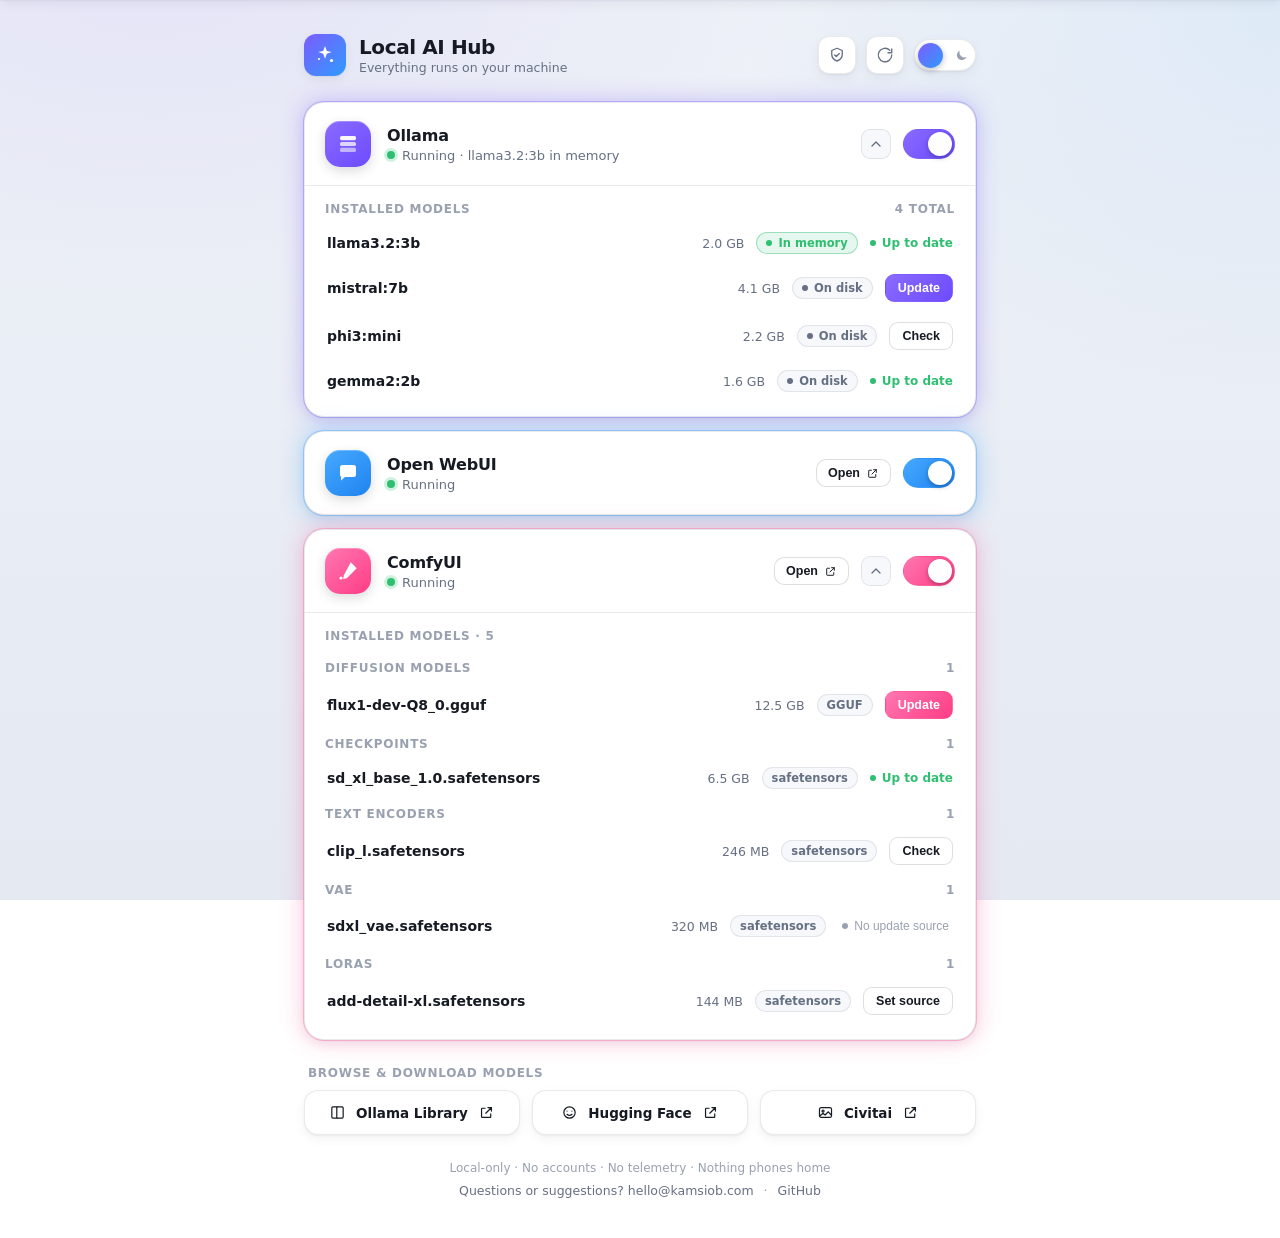
==== web/index.html @ 13aa7498 "Fix ComfyUI updates (false positives + 401), add progress bar, remove Install - Civitai check now ma" ====
<!DOCTYPE html>
<html lang="en" data-theme="dark">
<head>
  <meta charset="utf-8" />
  <meta name="viewport" content="width=device-width, initial-scale=1" />
  <title>Local AI Hub</title>
  <link rel="stylesheet" href="styles.css" />
</head>
<body>
  <div class="wrap">
    <header class="app-header">
      <div class="brand">
        <div class="brand-mark" id="brandMark"></div>
        <div>
          <div class="brand-title">Local AI Hub</div>
          <div class="brand-sub">Everything runs on your machine</div>
        </div>
      </div>
      <div class="header-actions">
        <button class="icon-btn" id="setupBtn" title="Setup check" aria-label="Setup check"></button>
        <button class="icon-btn" id="rescanBtn" title="Rescan for models" aria-label="Rescan for models"></button>
        <button class="theme-toggle" id="themeToggle" title="Toggle light / dark" aria-label="Toggle theme">
          <span id="sunIcon"></span>
          <span id="moonIcon"></span>
          <span class="knob"></span>
        </button>
      </div>
    </header>

    <main class="cards" id="cards"></main>

    <section class="browse">
      <div class="browse-head">Browse &amp; download models</div>
      <div class="browse-row">
        <a class="browse-link" data-url="https://ollama.com/library" data-icon="library">Ollama Library</a>
        <a class="browse-link" data-url="https://huggingface.co/models" data-icon="hugging">Hugging Face</a>
        <a class="browse-link" data-url="https://civitai.com" data-icon="civitai">Civitai</a>
      </div>
    </section>

    <div class="footer-note">Local-only · No accounts · No telemetry · Nothing phones home</div>
    <div class="footer-links">
      <a class="foot-link" data-act="open" data-url="mailto:hello@kamsiob.com">Questions or suggestions? hello@kamsiob.com</a>
      <span class="foot-sep">·</span>
      <a class="foot-link" data-act="open" data-url="https://github.com/Kamsiob/">GitHub</a>
    </div>
  </div>

  <div class="toast" id="toast"></div>

  <script src="qrc:///qtwebchannel/qwebchannel.js"></script>
  <script src="app.js"></script>
</body>
</html>
---- web/styles.css ----
/* local-ai-hub — design system
   Premium, theme-aware (light/dark). One stylesheet drives both the app and
   design/reference-mockup.html so they can't visually drift. */

:root {
  /* radii */
  --r-card: 20px;
  --r-icon: 15px;
  --r-btn: 12px;
  --r-pill: 999px;

  /* per-service accents (work in both themes) */
  --ollama: #7c5cff;
  --openwebui: #2f9bff;
  --comfyui: #ff5c9d;
  --ok: #2fbf71;
  --warn: #f5a524;
  --err: #ff5c5c;

  /* motion */
  --ease: cubic-bezier(.22, .61, .36, 1);
  --dur: .26s;

  /* light theme (default) */
  --bg-1: #eef1f7;
  --bg-2: #e4e9f2;
  --surface: #ffffff;
  --surface-2: #f6f8fc;
  --surface-inset: #eef1f6;
  --border: rgba(17, 24, 39, .09);
  --border-strong: rgba(17, 24, 39, .14);
  --text: #151a23;
  --text-muted: #667083;
  --text-faint: #99a1b0;
  --track-off: #d7dce6;
  --shadow-sm: 0 1px 2px rgba(16, 24, 40, .05), 0 4px 12px rgba(16, 24, 40, .05);
  --shadow-md: 0 2px 6px rgba(16, 24, 40, .06), 0 14px 34px rgba(16, 24, 40, .10);
  --logo-ink: #151a23;
}

:root[data-theme="dark"] {
  --bg-1: #0a0d12;
  --bg-2: #0f141c;
  --surface: #161b23;
  --surface-2: #1b212b;
  --surface-inset: #10151d;
  --border: rgba(255, 255, 255, .07);
  --border-strong: rgba(255, 255, 255, .13);
  --text: #e8ecf3;
  --text-muted: #8b94a3;
  --text-faint: #5f6875;
  --track-off: #2a313d;
  --shadow-sm: 0 1px 2px rgba(0, 0, 0, .4), 0 4px 12px rgba(0, 0, 0, .3);
  --shadow-md: 0 2px 8px rgba(0, 0, 0, .45), 0 18px 40px rgba(0, 0, 0, .45);
  --logo-ink: #e8ecf3;
}

* { box-sizing: border-box; margin: 0; padding: 0; }

html, body { height: 100%; }

body {
  font-family: "Inter", -apple-system, BlinkMacSystemFont, "Segoe UI", Roboto, system-ui, sans-serif;
  color: var(--text);
  background:
    radial-gradient(1200px 700px at 12% -10%, color-mix(in srgb, var(--ollama) 10%, transparent), transparent 55%),
    radial-gradient(1100px 800px at 100% 0%, color-mix(in srgb, var(--openwebui) 8%, transparent), transparent 50%),
    linear-gradient(180deg, var(--bg-1), var(--bg-2));
  background-attachment: fixed;
  -webkit-font-smoothing: antialiased;
  text-rendering: optimizeLegibility;
  transition: background-color var(--dur) var(--ease), color var(--dur) var(--ease);
}

.wrap {
  max-width: 720px;
  margin: 0 auto;
  padding: 34px 24px 40px;
}

/* ---------- header ---------- */
.app-header {
  display: flex;
  align-items: center;
  justify-content: space-between;
  margin-bottom: 26px;
}
.brand { display: flex; align-items: center; gap: 13px; }
.brand-mark {
  width: 42px; height: 42px; border-radius: 12px;
  display: grid; place-items: center;
  background: linear-gradient(135deg, var(--ollama), var(--openwebui));
  box-shadow: var(--shadow-sm);
}
.brand-mark svg { width: 24px; height: 24px; }
.brand-title { font-size: 20px; font-weight: 700; letter-spacing: -.02em; }
.brand-sub { font-size: 12.5px; color: var(--text-muted); font-weight: 450; margin-top: 1px; }

.header-actions { display: flex; align-items: center; gap: 10px; }
.icon-btn {
  width: 38px; height: 38px; border-radius: 11px;
  border: 1px solid var(--border); background: var(--surface);
  color: var(--text-muted); display: grid; place-items: center; cursor: pointer;
  box-shadow: var(--shadow-sm);
  transition: color var(--dur) var(--ease), background-color var(--dur) var(--ease), border-color var(--dur) var(--ease);
}
.icon-btn svg { width: 18px; height: 18px; }
.icon-btn:hover { color: var(--text); border-color: var(--border-strong); }
.icon-btn.spinning svg { animation: spin .8s linear infinite; }
@keyframes spin { to { transform: rotate(360deg); } }

/* theme switch */
.theme-toggle {
  position: relative;
  width: 62px; height: 32px;
  border-radius: var(--r-pill);
  border: 1px solid var(--border);
  background: var(--surface);
  box-shadow: var(--shadow-sm);
  cursor: pointer;
  display: flex; align-items: center;
  padding: 0 6px; justify-content: space-between;
  transition: background-color var(--dur) var(--ease), border-color var(--dur) var(--ease);
}
.theme-toggle span { display: grid; place-items: center; z-index: 1; }
.theme-toggle svg { width: 15px; height: 15px; color: var(--text-faint); transition: color var(--dur) var(--ease); }
.theme-toggle span.active svg { color: #fff; }
.theme-toggle .knob {
  position: absolute; top: 3px; left: 3px;
  width: 25px; height: 25px; border-radius: 50%;
  background: linear-gradient(135deg, var(--ollama), var(--openwebui));
  box-shadow: 0 2px 6px rgba(0,0,0,.25);
  transition: transform var(--dur) var(--ease);
}
:root[data-theme="dark"] .theme-toggle .knob { transform: translateX(30px); }

/* ---------- service card ---------- */
.cards { display: flex; flex-direction: column; gap: 14px; }

.card {
  position: relative;
  background: var(--surface);
  border: 1px solid var(--border);
  border-radius: var(--r-card);
  box-shadow: var(--shadow-sm);
  transition: box-shadow var(--dur) var(--ease), border-color var(--dur) var(--ease),
              transform var(--dur) var(--ease);
}
.card:hover { box-shadow: var(--shadow-md); }

.card-row {
  display: flex; align-items: center; gap: 16px;
  padding: 18px 20px;
}
.icon-sq {
  width: 46px; height: 46px; border-radius: var(--r-icon);
  display: grid; place-items: center; flex: none;
  color: #fff;
  box-shadow: inset 0 1px 0 rgba(255,255,255,.25), 0 4px 12px rgba(0,0,0,.14);
}
.icon-sq svg { width: 24px; height: 24px; }
.card[data-svc="ollama"]   .icon-sq { background: linear-gradient(140deg, #8a6bff, #6d4bff); }
.card[data-svc="openwebui"].icon-sq, .card[data-svc="openwebui"] .icon-sq { background: linear-gradient(140deg, #46a9ff, #1f83f0); }
.card[data-svc="comfyui"]  .icon-sq { background: linear-gradient(140deg, #ff77b0, #ff3d86); }

.svc-meta { flex: 1 1 auto; min-width: 0; }
.svc-name { font-size: 16px; font-weight: 650; letter-spacing: -.01em; display: flex; align-items: center; gap: 9px; }
.svc-status { font-size: 13px; color: var(--text-muted); margin-top: 3px; display: flex; align-items: center; gap: 7px; }
.dot { width: 8px; height: 8px; border-radius: 50%; background: var(--text-faint); flex: none; }
.card.is-on .dot { background: var(--ok); box-shadow: 0 0 0 3px color-mix(in srgb, var(--ok) 22%, transparent); }
.card.is-starting .dot { background: var(--warn); box-shadow: 0 0 0 3px color-mix(in srgb, var(--warn) 22%, transparent); }

.svc-right { display: flex; align-items: center; gap: 12px; flex: none; }

/* expand chevron (ollama) */
.chevron {
  width: 30px; height: 30px; border-radius: 9px; border: 1px solid var(--border);
  background: var(--surface-2); color: var(--text-muted);
  display: grid; place-items: center; cursor: pointer;
  transition: transform var(--dur) var(--ease), background-color var(--dur) var(--ease);
}
.chevron svg { width: 16px; height: 16px; }
.card.expanded .chevron { transform: rotate(180deg); }

/* open-in-browser button */
.btn-open {
  font-size: 12.5px; font-weight: 600; padding: 6px 11px; border-radius: 10px;
  border: 1px solid var(--border-strong); background: var(--surface); color: var(--text);
  cursor: pointer; display: inline-flex; align-items: center; gap: 6px; flex: none;
  transition: background-color var(--dur) var(--ease), border-color var(--dur) var(--ease), transform .1s var(--ease);
}
.btn-open svg { width: 13px; height: 13px; }
.btn-open:hover { background: var(--surface-2); border-color: var(--text-faint); }
.btn-open:active { transform: scale(.96); }

/* pill toggle */
.toggle {
  position: relative; width: 52px; height: 30px; flex: none;
  border-radius: var(--r-pill); cursor: pointer;
  background: var(--track-off);
  border: 1px solid var(--border);
  transition: background-color var(--dur) var(--ease), border-color var(--dur) var(--ease);
}
.toggle .knob {
  position: absolute; top: 2px; left: 2px;
  width: 24px; height: 24px; border-radius: 50%;
  background: #fff; box-shadow: 0 2px 5px rgba(0,0,0,.28);
  transition: transform var(--dur) var(--ease);
}
.card.is-on .toggle { border-color: transparent; }
.card[data-svc="ollama"].is-on   .toggle { background: linear-gradient(135deg, #8a6bff, #6d4bff); }
.card[data-svc="openwebui"].is-on .toggle { background: linear-gradient(135deg, #46a9ff, #1f83f0); }
.card[data-svc="comfyui"].is-on  .toggle { background: linear-gradient(135deg, #ff77b0, #ff3d86); }
.card.is-on .toggle .knob { transform: translateX(22px); }
.toggle.busy { opacity: .6; pointer-events: none; }

/* breathing glow on active cards */
.card::after {
  content: ""; position: absolute; inset: -1px; border-radius: var(--r-card);
  pointer-events: none; opacity: 0;
  transition: opacity .4s var(--ease);
}
.card.is-on::after { opacity: 1; animation: breathe 3.4s var(--ease) infinite; }
.card[data-svc="ollama"].is-on::after   { box-shadow: 0 0 0 1px color-mix(in srgb, var(--ollama) 35%, transparent), 0 0 22px 2px color-mix(in srgb, var(--ollama) 30%, transparent); }
.card[data-svc="openwebui"].is-on::after { box-shadow: 0 0 0 1px color-mix(in srgb, var(--openwebui) 35%, transparent), 0 0 22px 2px color-mix(in srgb, var(--openwebui) 30%, transparent); }
.card[data-svc="comfyui"].is-on::after   { box-shadow: 0 0 0 1px color-mix(in srgb, var(--comfyui) 35%, transparent), 0 0 22px 2px color-mix(in srgb, var(--comfyui) 30%, transparent); }
@keyframes breathe { 0%, 100% { opacity: .55; } 50% { opacity: 1; } }
@media (prefers-reduced-motion: reduce) { .card.is-on::after { animation: none; } }

/* ---------- model list (ollama) ---------- */
.models {
  overflow: hidden; max-height: 0;
  transition: max-height var(--dur) var(--ease);
  border-top: 1px solid transparent;
}
.card.expanded .models { border-top-color: var(--border); }
.models-inner { padding: 8px 12px 14px; }
.models-head {
  display: flex; align-items: center; justify-content: space-between;
  padding: 8px 8px 6px; font-size: 12px; color: var(--text-faint);
  text-transform: uppercase; letter-spacing: .06em; font-weight: 600;
}
.model {
  display: flex; align-items: center; gap: 12px;
  padding: 10px 10px; border-radius: 12px;
  transition: background-color var(--dur) var(--ease);
}
.model:hover { background: var(--surface-2); }
.model-name { font-size: 14px; font-weight: 550; font-feature-settings: "tnum"; flex: 1 1 auto; min-width: 0;
  white-space: nowrap; overflow: hidden; text-overflow: ellipsis; }
.badge {
  font-size: 11.5px; font-weight: 600; padding: 3px 9px; border-radius: var(--r-pill);
  border: 1px solid var(--border); color: var(--text-muted); background: var(--surface-2);
  display: inline-flex; align-items: center; gap: 6px; flex: none;
}
.badge.loaded { color: var(--ok); border-color: color-mix(in srgb, var(--ok) 40%, transparent);
  background: color-mix(in srgb, var(--ok) 12%, transparent); }
.badge .b-dot { width: 6px; height: 6px; border-radius: 50%; background: currentColor; }
.size { font-size: 12.5px; color: var(--text-muted); font-variant-numeric: tabular-nums; flex: none; min-width: 62px; text-align: right; }

.btn-sm {
  font-size: 12.5px; font-weight: 600; padding: 6px 12px; border-radius: 9px;
  border: 1px solid var(--border-strong); background: var(--surface);
  color: var(--text); cursor: pointer; flex: none;
  transition: background-color var(--dur) var(--ease), border-color var(--dur) var(--ease), transform .1s var(--ease);
}
.btn-sm:hover { background: var(--surface-2); }
.btn-sm:active { transform: scale(.96); }
.btn-sm[disabled] { opacity: .5; cursor: default; }

/* ---------- browse links ---------- */
.browse { margin-top: 26px; }
.browse-head { font-size: 12px; color: var(--text-faint); text-transform: uppercase;
  letter-spacing: .06em; font-weight: 600; padding: 0 4px 10px; }
.browse-row { display: grid; grid-template-columns: repeat(3, 1fr); gap: 12px; }
.browse-link {
  display: flex; align-items: center; gap: 10px; justify-content: center;
  padding: 13px 12px; border-radius: 14px;
  background: var(--surface); border: 1px solid var(--border);
  box-shadow: var(--shadow-sm); color: var(--text); font-weight: 600; font-size: 13.5px;
  cursor: pointer; text-decoration: none;
  transition: transform var(--dur) var(--ease), box-shadow var(--dur) var(--ease), border-color var(--dur) var(--ease);
}
.browse-link:hover { transform: translateY(-2px); box-shadow: var(--shadow-md); border-color: var(--border-strong); }
.browse-link svg { width: 17px; height: 17px; flex: none; }
.browse-link .lg { color: var(--text-faint); }

.footer-note { text-align: center; margin-top: 26px; font-size: 12px; color: var(--text-faint); }
.footer-links { text-align: center; margin-top: 8px; font-size: 12.5px;
  display: flex; align-items: center; justify-content: center; gap: 10px; }
.foot-link { color: var(--text-muted); text-decoration: none; cursor: pointer; font-weight: 500;
  transition: color var(--dur) var(--ease); }
.foot-link:hover { color: var(--text); }
.foot-sep { color: var(--text-faint); }

/* toast */
.toast {
  position: fixed; left: 50%; bottom: 26px; transform: translateX(-50%) translateY(20px);
  background: var(--surface); border: 1px solid var(--border-strong); color: var(--text);
  padding: 11px 18px; border-radius: 12px; box-shadow: var(--shadow-md);
  font-size: 13.5px; font-weight: 500; opacity: 0; pointer-events: none;
  transition: opacity var(--dur) var(--ease), transform var(--dur) var(--ease); z-index: 50;
}
.toast.show { opacity: 1; transform: translateX(-50%) translateY(0); }

/* top download progress bar */
.dl-progress {
  position: fixed; top: 0; left: 0; right: 0; height: 36px; z-index: 200;
  display: flex; align-items: center; overflow: hidden;
  background: var(--surface); border-bottom: 1px solid var(--border);
  box-shadow: var(--shadow-sm);
  transform: translateY(-100%); transition: transform var(--dur) var(--ease);
}
.dl-progress.show { transform: translateY(0); }
.dl-fill {
  position: absolute; left: 0; top: 0; bottom: 0; width: 0%;
  background: linear-gradient(90deg, #7c5cff, #2f9bff);
  opacity: .3; transition: width .3s var(--ease);
}
.dl-label { position: relative; z-index: 1; padding: 0 16px; font-size: 12.5px;
  font-weight: 600; color: var(--text); }

/* update controls on ComfyUI model rows */
.btn-sm.accent { border-color: transparent; color: #fff;
  background: linear-gradient(135deg, #ff77b0, #ff3d86); }
.btn-sm.accent:hover { filter: brightness(1.06);
  background: linear-gradient(135deg, #ff77b0, #ff3d86); }
/* Ollama's Update button uses the Ollama (violet) accent, not the ComfyUI pink */
.card[data-svc="ollama"] .btn-sm.accent { background: linear-gradient(135deg, #8a6bff, #6d4bff); }
.card[data-svc="ollama"] .btn-sm.accent:hover { background: linear-gradient(135deg, #8a6bff, #6d4bff); }
.cu-uptodate { font-size: 12px; color: var(--ok); font-weight: 600;
  display: inline-flex; align-items: center; gap: 6px; flex: none; }
.cu-uptodate::before { content: ""; width: 6px; height: 6px; border-radius: 50%; background: currentColor; }
.cu-untracked { font-size: 12px; color: var(--text-faint); font-weight: 500;
  background: none; border: none; cursor: pointer; padding: 6px 4px; flex: none;
  display: inline-flex; align-items: center; gap: 6px;
  transition: color var(--dur) var(--ease); }
.cu-untracked::before { content: ""; width: 6px; height: 6px; border-radius: 50%; background: var(--text-faint); }
.cu-untracked:hover { color: var(--text-muted); }

/* crashed / failed service */
.card.is-failed { border-color: color-mix(in srgb, var(--err) 45%, var(--border)); }
.card.is-failed .dot { background: var(--err);
  box-shadow: 0 0 0 3px color-mix(in srgb, var(--err) 22%, transparent); }
.card.is-failed .svc-status { color: var(--err); font-weight: 600; }
.btn-sm.danger { color: var(--err); border-color: color-mix(in srgb, var(--err) 45%, transparent);
  display: inline-flex; align-items: center; gap: 6px; }
.btn-sm.danger svg { width: 13px; height: 13px; }
.btn-sm.danger:hover { background: color-mix(in srgb, var(--err) 12%, transparent);
  border-color: var(--err); }

/* install: topbar button, select, info rows */
.models-topbar { display: flex; align-items: center; justify-content: space-between;
  padding: 8px 8px 10px; }
.models-topbar-label { font-size: 12px; color: var(--text-faint);
  text-transform: uppercase; letter-spacing: .06em; font-weight: 600; }
.models-topbar .btn-sm { display: inline-flex; align-items: center; gap: 6px; }
.models-topbar .btn-sm svg { width: 14px; height: 14px; }
.select {
  flex: 1 1 auto; background: var(--surface-inset); border: 1px solid var(--border);
  border-radius: 10px; padding: 9px 12px; color: var(--text); font-size: 13px;
  outline: none; cursor: pointer;
}
.select:focus { border-color: var(--border-strong); }
.install-info { background: var(--surface-2); border: 1px solid var(--border);
  border-radius: 12px; padding: 10px 14px; margin-top: 6px; }
.ii-row { display: flex; justify-content: space-between; gap: 12px; padding: 4px 0;
  font-size: 13px; color: var(--text-muted); }
.ii-row b { color: var(--text); font-weight: 600; word-break: break-all; text-align: right; }
.m-warn { display: flex; gap: 9px; align-items: flex-start; margin-top: 12px;
  padding: 11px 13px; border-radius: 12px; font-size: 12.5px; line-height: 1.5;
  color: var(--warn); font-weight: 500;
  background: color-mix(in srgb, var(--warn) 12%, transparent);
  border: 1px solid color-mix(in srgb, var(--warn) 40%, transparent); }
.m-warn svg { width: 16px; height: 16px; flex: none; margin-top: 1px; }

/* setup check modal */
.sc-modal { width: min(560px, 94vw); }
.sc-plat { display: flex; align-items: center; gap: 8px; font-size: 13px; color: var(--text-muted);
  padding: 10px 12px; background: var(--surface-2); border: 1px solid var(--border);
  border-radius: 12px; margin-bottom: 12px; }
.sc-plat svg { width: 15px; height: 15px; color: var(--ok); }
.sc-plat .sc-summary { margin-left: auto; font-weight: 600; color: var(--text); }
.sc-list { display: flex; flex-direction: column; }
.sc-row { display: flex; align-items: flex-start; gap: 12px; padding: 12px 4px;
  border-top: 1px solid var(--border); }
.sc-row:first-child { border-top: none; }
.sc-status { flex: none; width: 22px; height: 22px; border-radius: 50%; display: grid;
  place-items: center; margin-top: 1px; }
.sc-status svg { width: 13px; height: 13px; }
.sc-status.pass { color: var(--ok); background: color-mix(in srgb, var(--ok) 15%, transparent); }
.sc-status.warn { color: var(--warn); background: color-mix(in srgb, var(--warn) 15%, transparent); }
.sc-status.fail { color: var(--err); background: color-mix(in srgb, var(--err) 15%, transparent); }
.sc-text { flex: 1 1 auto; min-width: 0; }
.sc-label { font-size: 13.5px; font-weight: 600; }
.sc-detail { font-size: 12.5px; color: var(--text-muted); line-height: 1.5; margin-top: 2px; }
.sc-row .btn-sm { flex: none; margin-top: 1px; }

/* log modal */
.log-modal { width: min(660px, 94vw); }
.log-pre {
  margin-top: 12px; background: var(--surface-inset); border: 1px solid var(--border);
  border-radius: 12px; padding: 12px 14px; max-height: 340px; overflow: auto;
  font-family: ui-monospace, "SF Mono", Menlo, Consolas, monospace;
  font-size: 11.5px; line-height: 1.55; color: var(--text-muted);
  white-space: pre-wrap; word-break: break-word;
}

/* source modal */
.modal-backdrop { position: fixed; inset: 0; z-index: 100; display: none;
  align-items: center; justify-content: center; opacity: 0;
  background: rgba(4, 6, 10, .55); backdrop-filter: blur(3px);
  transition: opacity var(--dur) var(--ease); }
.modal-backdrop.show { display: flex; opacity: 1; }
.modal { width: min(470px, 92vw); background: var(--surface);
  border: 1px solid var(--border); border-radius: 18px; box-shadow: var(--shadow-md);
  padding: 22px 22px 18px; transform: translateY(8px); transition: transform var(--dur) var(--ease); }
.modal-backdrop.show .modal { transform: translateY(0); }
.modal h3 { font-size: 16px; font-weight: 650; letter-spacing: -.01em; }
.modal .sub { font-size: 12.5px; color: var(--text-muted); margin: 3px 0 14px; word-break: break-all; }
.modal .method { border-top: 1px solid var(--border); padding: 13px 0; }
.modal .m-title { font-size: 13.5px; font-weight: 600; margin-bottom: 9px; display: flex; align-items: center; gap: 8px; }
.modal .m-row { display: flex; gap: 8px; }
.modal input { flex: 1 1 auto; min-width: 0; background: var(--surface-inset);
  border: 1px solid var(--border); border-radius: 10px; padding: 9px 12px;
  color: var(--text); font-size: 13px; outline: none;
  transition: border-color var(--dur) var(--ease); }
.modal input:focus { border-color: var(--border-strong); }
.modal .m-hint { font-size: 11.5px; color: var(--text-faint); margin-top: 7px; }
.modal-foot { display: flex; justify-content: flex-end; margin-top: 16px; }
.btn-ghost { font-size: 13px; font-weight: 600; padding: 8px 14px; border-radius: 10px;
  border: 1px solid var(--border); background: var(--surface-2); color: var(--text-muted); cursor: pointer; }
.btn-ghost:hover { color: var(--text); }
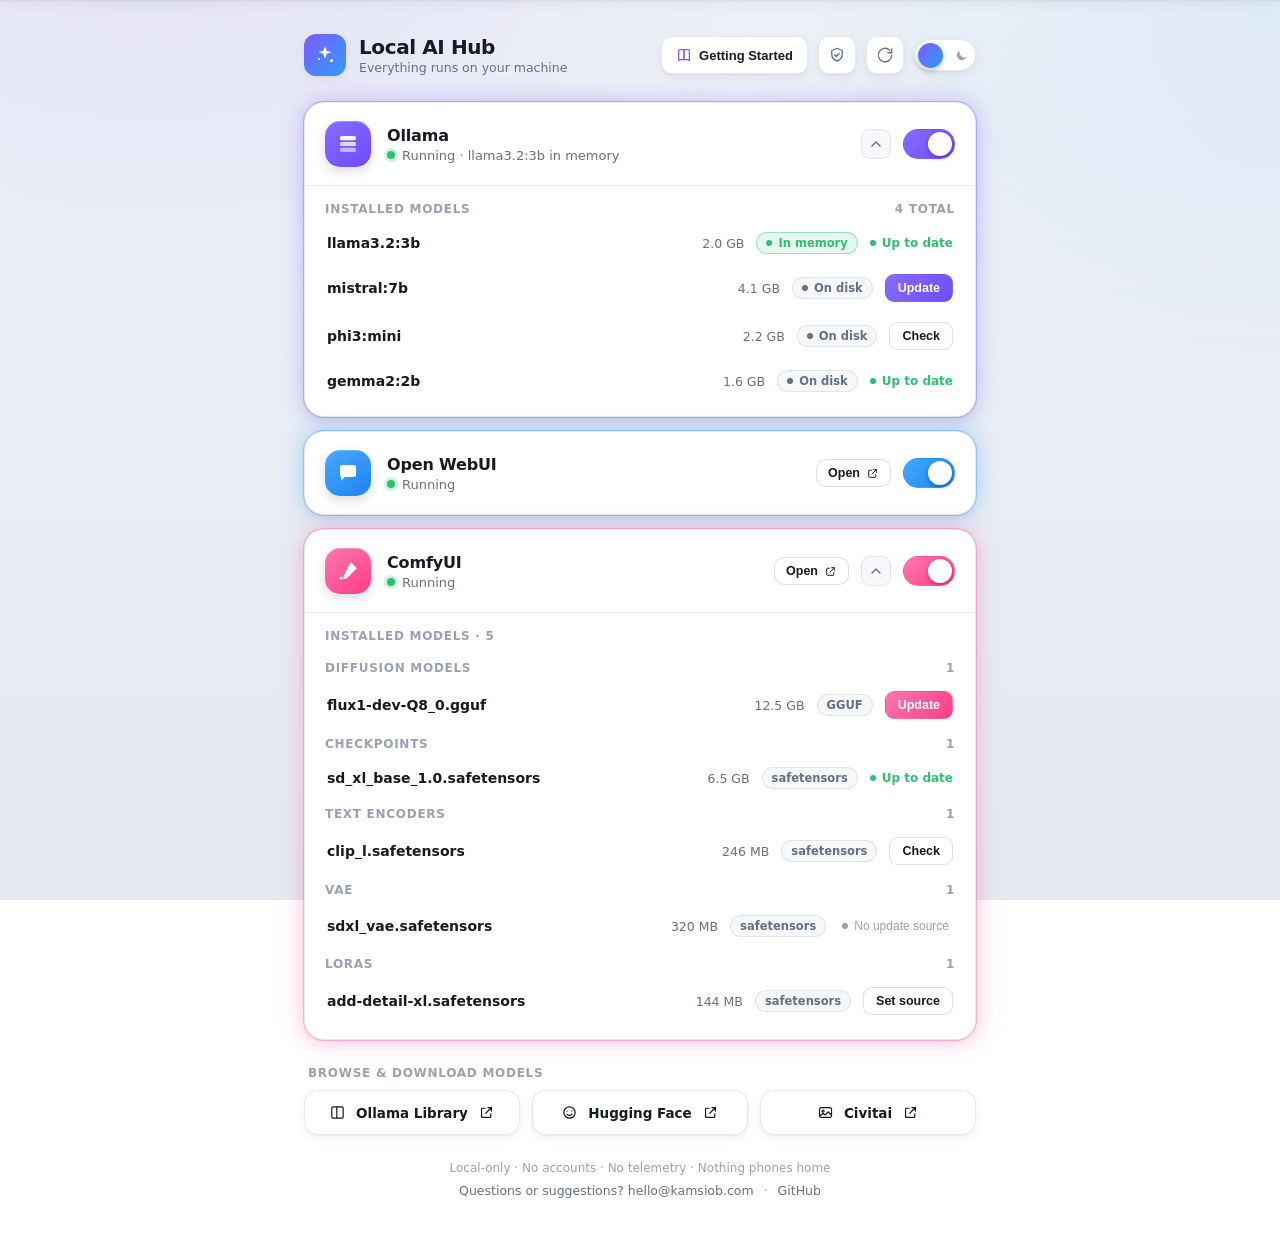
==== commit 2dfc658c: "Getting Started: single-source guide (markdown + native in-app screen) hub/guide.py is the single so" ====
--- a/web/index.html
+++ b/web/index.html
@@ -17,6 +17,7 @@
         </div>
       </div>
       <div class="header-actions">
+        <button class="btn-guide" id="guideBtn" title="Open the Getting Started guide"><span class="gb-icon"></span>Getting Started</button>
         <button class="icon-btn" id="setupBtn" title="Setup check" aria-label="Setup check"></button>
         <button class="icon-btn" id="rescanBtn" title="Rescan for models" aria-label="Rescan for models"></button>
         <button class="theme-toggle" id="themeToggle" title="Toggle light / dark" aria-label="Toggle theme">
--- a/web/styles.css
+++ b/web/styles.css
@@ -97,6 +97,76 @@
 .brand-sub { font-size: 12.5px; color: var(--text-muted); font-weight: 450; margin-top: 1px; }
 
 .header-actions { display: flex; align-items: center; gap: 10px; }
+.btn-guide {
+  display: inline-flex; align-items: center; gap: 7px; height: 38px; padding: 0 14px;
+  border-radius: 11px; border: 1px solid var(--border); background: var(--surface);
+  color: var(--text); font-size: 13px; font-weight: 600; cursor: pointer;
+  box-shadow: var(--shadow-sm);
+  transition: border-color var(--dur) var(--ease), background-color var(--dur) var(--ease);
+}
+.btn-guide .gb-icon { display: grid; place-items: center; }
+.btn-guide .gb-icon svg { width: 16px; height: 16px; color: var(--ollama); }
+.btn-guide:hover { border-color: var(--border-strong); background: var(--surface-2); }
+
+/* Getting Started screen */
+.guide-screen {
+  position: fixed; inset: 0; z-index: 300; display: flex; flex-direction: column;
+  background: linear-gradient(180deg, var(--bg-1), var(--bg-2));
+  opacity: 0; pointer-events: none; transition: opacity var(--dur) var(--ease);
+}
+.guide-screen.show { opacity: 1; pointer-events: auto; }
+.guide-head { display: flex; align-items: center; justify-content: space-between;
+  width: 100%; max-width: 840px; margin: 0 auto; padding: 24px 28px 14px; }
+.guide-title { font-size: 22px; font-weight: 700; letter-spacing: -.02em; }
+.guide-sub { font-size: 13px; color: var(--text-muted); margin-top: 2px; }
+.guide-tabs { display: flex; gap: 6px; width: 100%; max-width: 840px; margin: 0 auto;
+  padding: 0 28px; border-bottom: 1px solid var(--border); }
+.guide-tab { padding: 9px 16px; border: none; background: none; color: var(--text-muted);
+  font-size: 13.5px; font-weight: 600; cursor: pointer; border-bottom: 2px solid transparent;
+  transition: color var(--dur) var(--ease); }
+.guide-tab:hover { color: var(--text); }
+.guide-tab.active { color: var(--text); border-bottom-color: var(--ollama); }
+.guide-body { flex: 1 1 auto; overflow-y: auto; width: 100%; max-width: 840px; margin: 0 auto;
+  padding: 20px 28px 64px; }
+.guide-intro { margin-bottom: 18px; }
+
+.guide-sec { border: 1px solid var(--border); border-radius: 14px; margin-bottom: 12px;
+  background: var(--surface); overflow: hidden; box-shadow: var(--shadow-sm); }
+.guide-sec-head { display: flex; align-items: center; justify-content: space-between;
+  padding: 15px 18px; cursor: pointer; font-size: 15px; font-weight: 650; }
+.guide-chev svg { width: 18px; height: 18px; color: var(--text-muted);
+  transition: transform var(--dur) var(--ease); }
+.guide-sec.open .guide-chev svg { transform: rotate(180deg); }
+.guide-sec-body { display: none; padding: 2px 18px 16px; }
+.guide-sec.open .guide-sec-body { display: block; }
+
+.gb-p { font-size: 13.5px; line-height: 1.65; color: var(--text); margin: 10px 0; }
+.gb-h { font-size: 14px; font-weight: 650; margin: 18px 0 8px; }
+.gb-ul { margin: 8px 0; padding-left: 18px; }
+.gb-ul li { font-size: 13.5px; line-height: 1.6; color: var(--text); margin: 3px 0; }
+.gb-ul li.gb-noli { list-style: none; margin-left: -18px; }
+
+.gb-code { position: relative; margin: 12px 0; }
+.gb-code pre { background: var(--surface-inset); border: 1px solid var(--border);
+  border-radius: 12px; padding: 14px 16px; overflow-x: auto; }
+.gb-code code { font-family: ui-monospace, "SF Mono", Menlo, Consolas, monospace;
+  font-size: 12.5px; line-height: 1.6; color: var(--text); white-space: pre; }
+.gb-copy { position: absolute; top: 8px; right: 8px; width: 30px; height: 30px;
+  border-radius: 8px; border: 1px solid var(--border); background: var(--surface);
+  color: var(--text-muted); display: grid; place-items: center; cursor: pointer; opacity: .9;
+  transition: color var(--dur) var(--ease), border-color var(--dur) var(--ease); }
+.gb-copy:hover { color: var(--text); opacity: 1; }
+.gb-copy.copied { color: var(--ok); border-color: var(--ok); }
+.gb-copy svg { width: 15px; height: 15px; }
+
+.gb-callout { display: flex; gap: 10px; align-items: flex-start; padding: 12px 14px;
+  border-radius: 12px; margin: 12px 0; font-size: 13px; line-height: 1.6; }
+.gb-callout svg { width: 17px; height: 17px; flex: none; margin-top: 2px; }
+.gb-callout.warn { background: color-mix(in srgb, var(--warn) 12%, transparent);
+  border: 1px solid color-mix(in srgb, var(--warn) 35%, transparent); color: var(--text); }
+.gb-callout.warn svg { color: var(--warn); }
+.gb-callout.note { background: var(--surface-2); border: 1px solid var(--border); color: var(--text-muted); }
+.gb-callout.note svg { color: var(--ollama); }
 .icon-btn {
   width: 38px; height: 38px; border-radius: 11px;
   border: 1px solid var(--border); background: var(--surface);
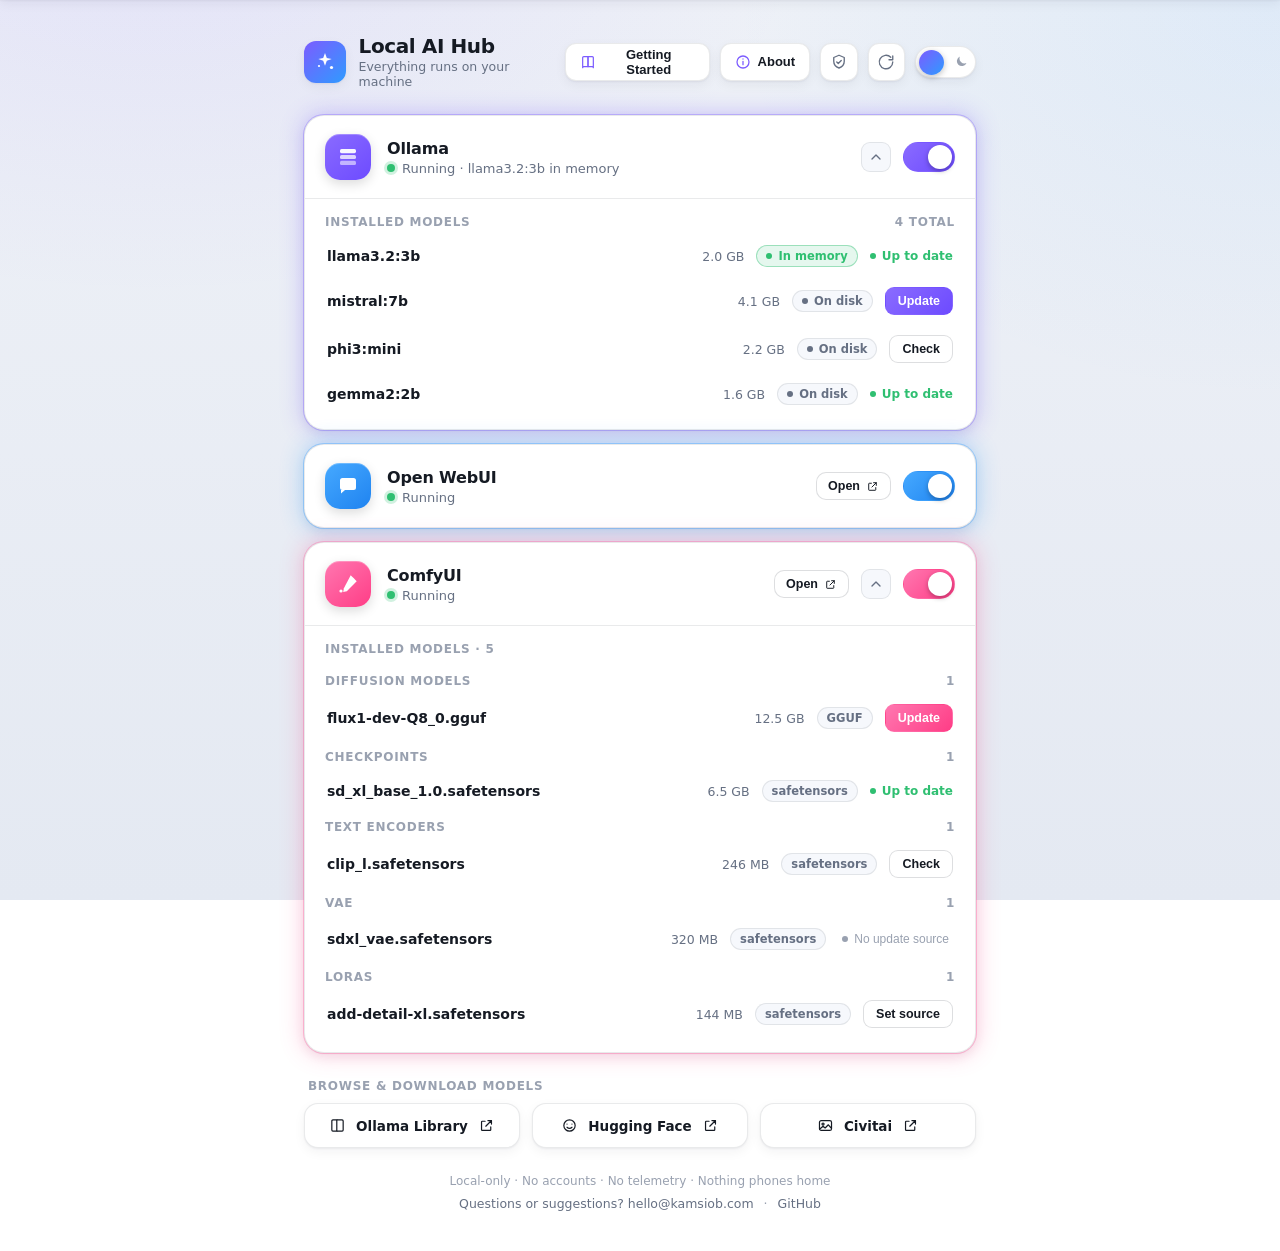
==== commit 5d0576ef: "Add About & Links panel; update all links (README + in-app) In-app: new "About" header button next t" ====
--- a/web/index.html
+++ b/web/index.html
@@ -18,6 +18,7 @@
       </div>
       <div class="header-actions">
         <button class="btn-guide" id="guideBtn" title="Open the Getting Started guide"><span class="gb-icon"></span>Getting Started</button>
+        <button class="btn-guide" id="aboutBtn" title="About &amp; links"><span class="gb-icon"></span>About</button>
         <button class="icon-btn" id="setupBtn" title="Setup check" aria-label="Setup check"></button>
         <button class="icon-btn" id="rescanBtn" title="Rescan for models" aria-label="Rescan for models"></button>
         <button class="theme-toggle" id="themeToggle" title="Toggle light / dark" aria-label="Toggle theme">
@@ -43,7 +44,7 @@
     <div class="footer-links">
       <a class="foot-link" data-act="open" data-url="mailto:hello@kamsiob.com">Questions or suggestions? hello@kamsiob.com</a>
       <span class="foot-sep">·</span>
-      <a class="foot-link" data-act="open" data-url="https://github.com/Kamsiob/">GitHub</a>
+      <a class="foot-link" data-act="open" data-url="https://github.com/kamsiob">GitHub</a>
     </div>
   </div>
 
--- a/web/styles.css
+++ b/web/styles.css
@@ -501,3 +501,58 @@
 .btn-ghost { font-size: 13px; font-weight: 600; padding: 8px 14px; border-radius: 10px;
   border: 1px solid var(--border); background: var(--surface-2); color: var(--text-muted); cursor: pointer; }
 .btn-ghost:hover { color: var(--text); }
+
+/* ---------- About & Links panel ---------- */
+.about-lead { font-size: 14.5px; line-height: 1.65; color: var(--text); margin-bottom: 6px; }
+.about-lead b { font-weight: 650; }
+.about-note { font-size: 13px; color: var(--text-muted); margin-bottom: 6px; }
+.about-section-label { font-size: 12px; color: var(--text-faint); text-transform: uppercase;
+  letter-spacing: .06em; font-weight: 600; margin: 24px 0 12px; }
+
+/* the four equal, plain links (outline chips) */
+.link-grid { display: grid; grid-template-columns: repeat(2, 1fr); gap: 12px; }
+.link-chip {
+  display: flex; align-items: center; gap: 12px; padding: 14px 16px; border-radius: 14px;
+  background: var(--surface); border: 1px solid var(--border); box-shadow: var(--shadow-sm);
+  color: var(--text); text-decoration: none; cursor: pointer;
+  transition: transform var(--dur) var(--ease), box-shadow var(--dur) var(--ease), border-color var(--dur) var(--ease);
+}
+.link-chip:hover { transform: translateY(-2px); box-shadow: var(--shadow-md); border-color: var(--border-strong); }
+.link-chip .lc-icon { width: 36px; height: 36px; border-radius: 10px; flex: none;
+  display: grid; place-items: center; background: var(--surface-2); color: var(--text-muted);
+  border: 1px solid var(--border); }
+.link-chip .lc-icon svg { width: 19px; height: 19px; }
+.link-chip .lc-text { flex: 1 1 auto; min-width: 0; display: flex; flex-direction: column; }
+.link-chip .lc-title { font-size: 14px; font-weight: 650; letter-spacing: -.01em; }
+.link-chip .lc-sub { font-size: 12px; color: var(--text-faint); font-weight: 500; margin-top: 1px;
+  white-space: nowrap; overflow: hidden; text-overflow: ellipsis; }
+.link-chip .lc-ext { flex: none; color: var(--text-faint); display: grid; place-items: center; }
+.link-chip .lc-ext svg { width: 15px; height: 15px; }
+
+/* Buy Me a Coffee — the single link with a little more weight (filled, brand accent) */
+.support-btn {
+  display: flex; align-items: center; gap: 14px; width: 100%; padding: 16px 18px;
+  border-radius: 16px; border: none; cursor: pointer; text-decoration: none; text-align: left;
+  color: #fff; background: linear-gradient(135deg, var(--ollama), var(--openwebui));
+  box-shadow: var(--shadow-md);
+  transition: transform var(--dur) var(--ease), filter var(--dur) var(--ease);
+}
+.support-btn:hover { transform: translateY(-2px); filter: brightness(1.06); }
+.support-btn:active { transform: translateY(0) scale(.995); }
+.support-btn .sb-icon { width: 42px; height: 42px; border-radius: 12px; flex: none;
+  display: grid; place-items: center; background: rgba(255, 255, 255, .18); }
+.support-btn .sb-icon svg { width: 22px; height: 22px; color: #fff; }
+.support-btn .sb-text { flex: 1 1 auto; min-width: 0; display: flex; flex-direction: column; }
+.support-btn .sb-title { font-size: 15.5px; font-weight: 700; letter-spacing: -.01em; }
+.support-btn .sb-sub { font-size: 12.5px; opacity: .92; font-weight: 500; margin-top: 2px; }
+.support-btn .sb-ext { flex: none; display: grid; place-items: center; }
+.support-btn .sb-ext svg { width: 17px; height: 17px; color: rgba(255, 255, 255, .9); }
+
+/* feedback email — quiet mailto row */
+.email-link { display: flex; align-items: center; gap: 11px; padding: 13px 16px; border-radius: 14px;
+  background: var(--surface-2); border: 1px solid var(--border); color: var(--text-muted);
+  text-decoration: none; font-size: 13.5px; font-weight: 500; cursor: pointer;
+  transition: color var(--dur) var(--ease), border-color var(--dur) var(--ease); }
+.email-link:hover { color: var(--text); border-color: var(--border-strong); }
+.email-link svg { width: 18px; height: 18px; color: var(--ollama); flex: none; }
+.email-link b { color: var(--text); font-weight: 600; }
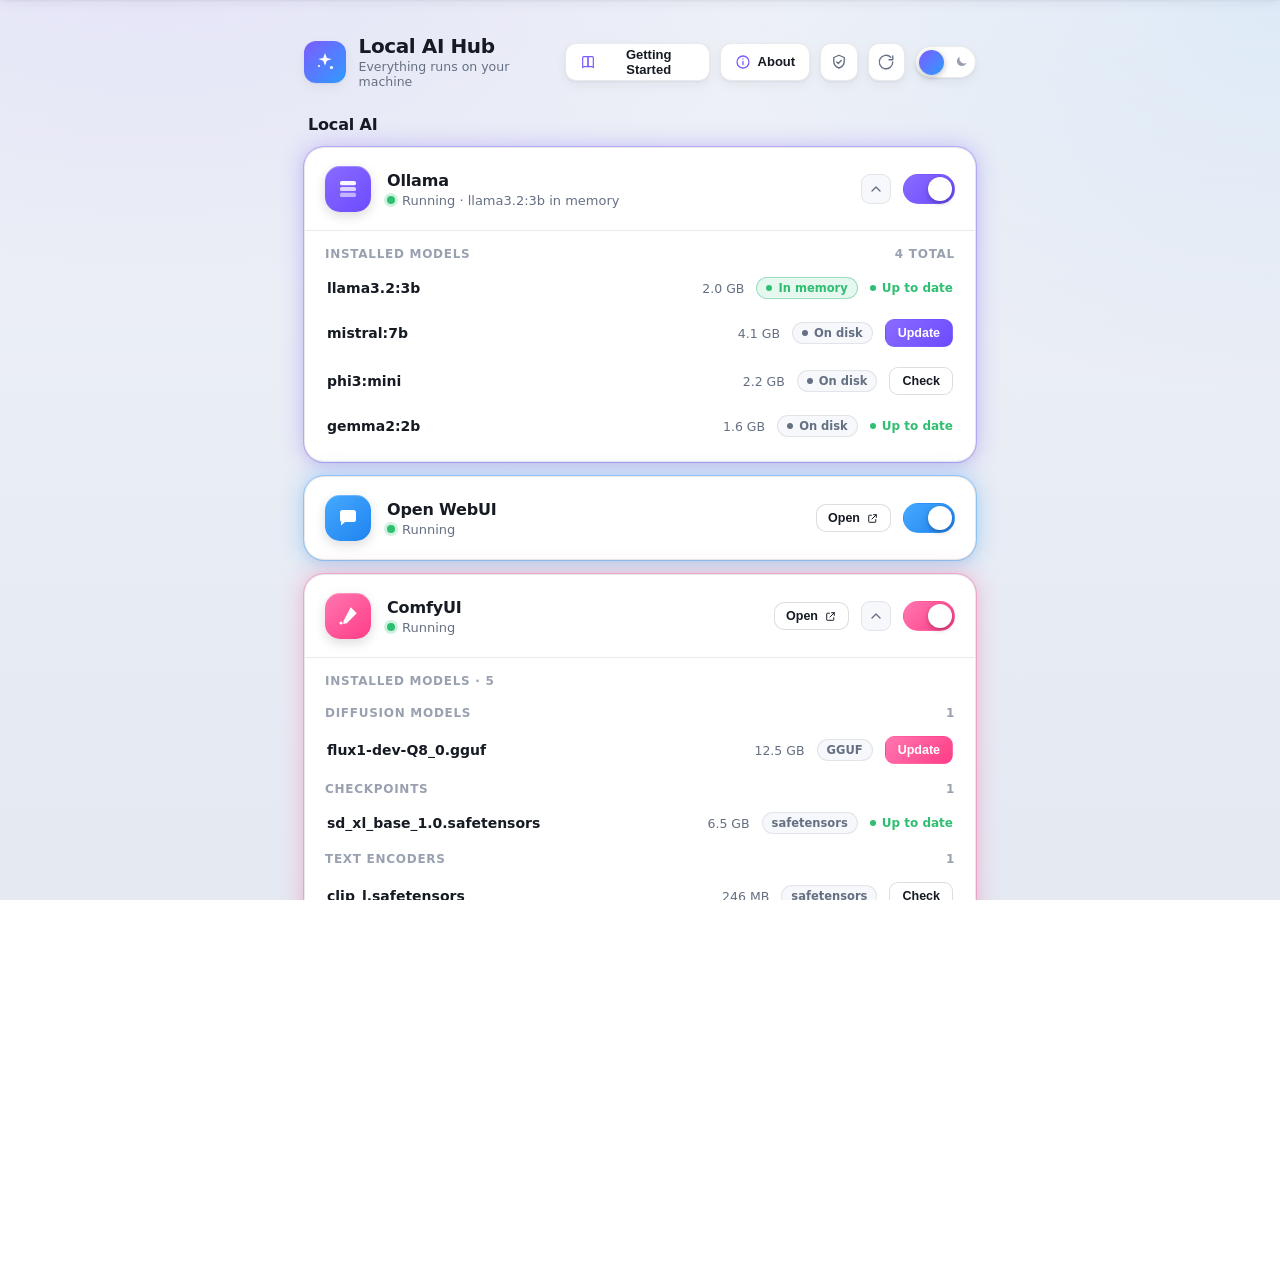
==== commit c7900816: "Two groups: Local AI on top, Local Apps & Services below Stacked sections with plain strong headers," ====
--- a/web/index.html
+++ b/web/index.html
@@ -29,7 +29,26 @@
       </div>
     </header>
 
-    <main class="cards" id="cards"></main>
+    <section class="group" id="groupAI">
+      <div class="group-head">
+        <div class="group-title">Local AI</div>
+        <div class="group-count" id="aiCount"></div>
+      </div>
+      <main class="cards" id="cards"></main>
+      <section class="layers" id="layers" hidden></section>
+    </section>
+
+    <section class="group" id="groupApps" hidden>
+      <button class="group-head is-toggle" id="appsHead" aria-expanded="true" aria-controls="apps">
+        <span class="group-title">Local Apps &amp; Services</span>
+        <span class="group-right">
+          <span class="group-count" id="appsCount"></span>
+          <span class="group-chev" id="appsChev"></span>
+        </span>
+      </button>
+      <div class="apps" id="apps"></div>
+      <div class="apps-note" id="appsNote" hidden></div>
+    </section>
 
     <section class="browse">
       <div class="browse-head">Browse &amp; download models</div>
--- a/web/styles.css
+++ b/web/styles.css
@@ -13,6 +13,7 @@
   --ollama: #7c5cff;
   --openwebui: #2f9bff;
   --comfyui: #ff5c9d;
+  --hermes: #12a594;
   --ok: #2fbf71;
   --warn: #f5a524;
   --err: #ff5c5c;
@@ -232,6 +233,7 @@
 .card[data-svc="ollama"]   .icon-sq { background: linear-gradient(140deg, #8a6bff, #6d4bff); }
 .card[data-svc="openwebui"].icon-sq, .card[data-svc="openwebui"] .icon-sq { background: linear-gradient(140deg, #46a9ff, #1f83f0); }
 .card[data-svc="comfyui"]  .icon-sq { background: linear-gradient(140deg, #ff77b0, #ff3d86); }
+.card[data-svc="hermes"]   .icon-sq { background: linear-gradient(140deg, #2ac0ae, #0d8e80); }
 
 .svc-meta { flex: 1 1 auto; min-width: 0; }
 .svc-name { font-size: 16px; font-weight: 650; letter-spacing: -.01em; display: flex; align-items: center; gap: 9px; }
@@ -281,6 +283,7 @@
 .card[data-svc="ollama"].is-on   .toggle { background: linear-gradient(135deg, #8a6bff, #6d4bff); }
 .card[data-svc="openwebui"].is-on .toggle { background: linear-gradient(135deg, #46a9ff, #1f83f0); }
 .card[data-svc="comfyui"].is-on  .toggle { background: linear-gradient(135deg, #ff77b0, #ff3d86); }
+.card[data-svc="hermes"].is-on   .toggle { background: linear-gradient(135deg, #2ac0ae, #0d8e80); }
 .card.is-on .toggle .knob { transform: translateX(22px); }
 .toggle.busy { opacity: .6; pointer-events: none; }
 
@@ -294,6 +297,7 @@
 .card[data-svc="ollama"].is-on::after   { box-shadow: 0 0 0 1px color-mix(in srgb, var(--ollama) 35%, transparent), 0 0 22px 2px color-mix(in srgb, var(--ollama) 30%, transparent); }
 .card[data-svc="openwebui"].is-on::after { box-shadow: 0 0 0 1px color-mix(in srgb, var(--openwebui) 35%, transparent), 0 0 22px 2px color-mix(in srgb, var(--openwebui) 30%, transparent); }
 .card[data-svc="comfyui"].is-on::after   { box-shadow: 0 0 0 1px color-mix(in srgb, var(--comfyui) 35%, transparent), 0 0 22px 2px color-mix(in srgb, var(--comfyui) 30%, transparent); }
+.card[data-svc="hermes"].is-on::after    { box-shadow: 0 0 0 1px color-mix(in srgb, var(--hermes) 35%, transparent), 0 0 22px 2px color-mix(in srgb, var(--hermes) 30%, transparent); }
 @keyframes breathe { 0%, 100% { opacity: .55; } 50% { opacity: 1; } }
 @media (prefers-reduced-motion: reduce) { .card.is-on::after { animation: none; } }
 
@@ -337,6 +341,166 @@
 .btn-sm:hover { background: var(--surface-2); }
 .btn-sm:active { transform: scale(.96); }
 .btn-sm[disabled] { opacity: .5; cursor: default; }
+/* An inline <svg> carrying only a viewBox has no intrinsic size, so without
+   this it lays out at the SVG default of 300x150 and the button becomes the
+   size of the panel. Sized here on .btn-sm itself rather than per-context, so
+   any future button with an icon in it is correct by default. */
+.btn-sm svg { width: 14px; height: 14px; flex: none; }
+.btn-sm:has(svg) { display: inline-flex; align-items: center; gap: 7px; }
+
+/* ---------- the two groups ----------
+   Separation is spacing and a plain strong header, not rules or tinted panels.
+   "Local AI" is first and never collapses: this is a local-AI app that grew, and
+   a large homelab underneath it must not become the thing you see first. */
+.group + .group { margin-top: 34px; }
+.group-head {
+  display: flex; align-items: baseline; justify-content: space-between;
+  gap: 12px; padding: 0 4px 13px; width: 100%;
+}
+.group-title { font-size: 16px; font-weight: 700; letter-spacing: -.01em; color: var(--text); }
+.group-count { font-size: 12.5px; color: var(--text-faint); font-variant-numeric: tabular-nums; }
+.group-right { display: flex; align-items: center; gap: 9px; }
+
+/* The collapsible header is a real button so it is keyboard-reachable and
+   announces its state; it just doesn't look like one. */
+button.group-head {
+  background: none; border: 0; cursor: pointer; text-align: left; font: inherit;
+  border-radius: 10px;
+}
+button.group-head:hover .group-title { color: var(--text); }
+button.group-head:hover .group-count { color: var(--text-muted); }
+.group-chev { display: grid; place-items: center; color: var(--text-faint);
+  transition: transform var(--dur) var(--ease); }
+.group-chev svg { width: 17px; height: 17px; }
+.group.collapsed .group-chev { transform: rotate(-90deg); }
+.group.collapsed .apps, .group.collapsed .apps-note { display: none; }
+
+.apps { display: flex; flex-direction: column; gap: 14px; }
+.apps-note { font-size: 12.5px; color: var(--text-faint); padding: 2px 4px; line-height: 1.6; }
+
+/* An app card is the same card, with a neutral mark: these are the user's own
+   services and the app has no business inventing a brand colour for each. */
+.card[data-kind="app"] .icon-sq {
+  background: var(--surface-2); border: 1px solid var(--border); color: var(--text-muted);
+}
+.card[data-kind="app"] .icon-sq svg { width: 20px; height: 20px; }
+.card[data-kind="app"].is-on .icon-sq { color: var(--text); }
+/* Green rather than a neutral slate: slate sat so close to the off-track colour
+   that a running service read as stopped at a glance. This reuses the status
+   dot's own "up" colour instead of inventing a brand hue per container. */
+.card[data-kind="app"].is-on .toggle { background: linear-gradient(135deg, #3ecf83, #23a862); }
+.card[data-kind="app"].is-on::after {
+  box-shadow: 0 0 0 1px color-mix(in srgb, var(--ok) 22%, transparent),
+              0 0 18px 2px color-mix(in srgb, var(--ok) 14%, transparent);
+}
+.svc-sub { font-size: 12px; color: var(--text-faint); margin-top: 2px; }
+
+/* ---------- reachable-at ----------
+   Hidden until asked for. "Open" keeps working the way it always has, at
+   127.0.0.1, and this is the answer to "what do I type on my phone". */
+.addr-panel { border-top: 1px solid var(--border); padding: 11px 14px 13px; }
+.addr-head { font-size: 12px; color: var(--text-faint); text-transform: uppercase;
+  letter-spacing: .06em; font-weight: 600; padding-bottom: 8px; }
+.addr-row { display: flex; align-items: center; gap: 10px; padding: 7px 0; flex-wrap: wrap; }
+.addr-meaning { font-size: 12.5px; color: var(--text-muted); flex: 1 1 190px; min-width: 0; }
+.addr-url {
+  font-family: ui-monospace, "SF Mono", Menlo, Consolas, monospace; font-size: 12.5px;
+  color: var(--text); background: var(--surface-inset); border: 1px solid var(--border);
+  border-radius: 8px; padding: 5px 9px; overflow-x: auto; white-space: nowrap;
+  flex: 1 1 auto; min-width: 0;
+}
+.addr-copy { width: 30px; height: 30px; flex: none; border-radius: 8px;
+  border: 1px solid var(--border); background: var(--surface); color: var(--text-muted);
+  display: grid; place-items: center; cursor: pointer; }
+.addr-copy svg { width: 14px; height: 14px; }
+.addr-copy:hover { color: var(--text); border-color: var(--border-strong); }
+.addr-copy.copied { color: var(--ok); border-color: var(--ok); }
+
+/* Narrow screens: the phone is exactly where the LAN and Tailscale addresses
+   matter, so the stacked layout has to hold up at this width rather than just
+   not break. */
+@media (max-width: 560px) {
+  .wrap { padding: 22px 14px 30px; }
+  .app-header { flex-direction: column; align-items: flex-start; gap: 14px; }
+  .header-actions { width: 100%; flex-wrap: wrap; }
+  .card-row { flex-wrap: wrap; row-gap: 10px; }
+  .svc-right { margin-left: auto; }
+  /* The meaning takes its own line; the address and its copy button share the
+     next one. flex-basis:0 with min-width:0 is what lets a long MagicDNS URL
+     shrink and scroll inside its own box instead of shoving the button onto a
+     third line. */
+  .addr-meaning { flex-basis: 100%; }
+  .addr-url { flex: 1 1 0; }
+  .browse-row { grid-template-columns: 1fr; }
+  .link-grid { grid-template-columns: 1fr; }
+}
+
+/* A long address must scroll inside its own box, never widen the page. Without
+   this the whole body picks up a horizontal scrollbar on a phone — the width
+   where these addresses are the entire point. */
+html, body { max-width: 100%; overflow-x: hidden; }
+.addr-url { max-width: 100%; }
+.card, .group, .apps { min-width: 0; }
+
+/* ---------- layers (harnesses running on top of a base service) ----------
+   Deliberately the same card as everything else: a layer is not a different
+   kind of object, it just sits above one. What separates it is position (its
+   own labelled section, below the services it depends on) and the dependency
+   line inside the card — not a different shape, border or background. */
+.layers { margin-top: 26px; }
+.layers-head { font-size: 12px; color: var(--text-faint); text-transform: uppercase;
+  letter-spacing: .06em; font-weight: 600; padding: 0 4px 10px; }
+.layers .card { margin-bottom: 0; }
+
+.layer-body { border-top: 1px solid var(--border); padding: 12px 14px 14px; }
+
+/* "Runs on Ollama — running": the dependency stated on the layer itself, so a
+   stopped engine explains a useless harness in place rather than two cards
+   away. Reuses the card's own status dot vocabulary. */
+.layer-dep { display: flex; align-items: center; gap: 9px; font-size: 13px;
+  color: var(--text-muted); padding: 2px 2px 12px; }
+.layer-dep .dot { width: 8px; height: 8px; border-radius: 50%; flex: none;
+  background: var(--text-faint); }
+.layer-dep.up .dot { background: var(--ok); box-shadow: 0 0 0 3px color-mix(in srgb, var(--ok) 22%, transparent); }
+.layer-dep.down .dot { background: var(--warn); box-shadow: 0 0 0 3px color-mix(in srgb, var(--warn) 22%, transparent); }
+.layer-dep.down { color: var(--text); }
+.layer-dep b { color: var(--text); font-weight: 600; }
+
+.layer-facts { background: var(--surface-2); border: 1px solid var(--border);
+  border-radius: 12px; padding: 10px 14px; }
+.layer-facts .ii-row b.flag { color: var(--warn); }
+
+.layer-note { display: flex; gap: 10px; align-items: flex-start; padding: 11px 13px;
+  border-radius: 12px; margin-top: 10px; font-size: 12.5px; line-height: 1.6; }
+.layer-note svg { width: 16px; height: 16px; flex: none; margin-top: 2px; }
+.layer-note.warn { background: color-mix(in srgb, var(--warn) 12%, transparent);
+  border: 1px solid color-mix(in srgb, var(--warn) 35%, transparent); color: var(--text); }
+.layer-note.warn svg { color: var(--warn); }
+.layer-note.note { background: var(--surface-2); border: 1px solid var(--border); color: var(--text-muted); }
+.layer-note.note svg { color: var(--text-faint); }
+.layer-note ul { margin: 6px 0 0 16px; padding: 0; }
+.layer-note li { margin: 3px 0; }
+
+/* ---------- app version check (About panel only) ----------
+   Kept deliberately unlike the model and tool update controls: those live on
+   cards as small accent buttons that start a download. This is a plain outline
+   button in a quiet panel that starts nothing, and it says so above itself. */
+.ver-box { background: var(--surface-2); border: 1px solid var(--border);
+  border-radius: 14px; padding: 14px 16px; }
+.ver-row { display: flex; align-items: center; justify-content: space-between; gap: 14px; }
+.ver-now { font-size: 13.5px; color: var(--text); font-weight: 600; }
+.ver-now span { color: var(--text-muted); font-weight: 500; }
+.ver-disclosure { font-size: 12px; color: var(--text-faint); line-height: 1.6; margin-top: 10px; }
+.ver-result { display: flex; gap: 10px; align-items: flex-start; margin-top: 12px;
+  padding: 11px 13px; border-radius: 12px; font-size: 13px; line-height: 1.6;
+  background: var(--surface); border: 1px solid var(--border); color: var(--text-muted); }
+.ver-result svg { width: 16px; height: 16px; flex: none; margin-top: 2px; color: var(--text-faint); }
+.ver-result b { color: var(--text); font-weight: 600; }
+.ver-result.newer { border-color: color-mix(in srgb, var(--ollama) 40%, transparent);
+  background: color-mix(in srgb, var(--ollama) 8%, transparent); color: var(--text); }
+.ver-result.newer svg { color: var(--ollama); }
+.ver-result.current svg { color: var(--ok); }
+.ver-actions { display: flex; gap: 10px; margin-top: 11px; flex-wrap: wrap; }
 
 /* ---------- browse links ---------- */
 .browse { margin-top: 26px; }
@@ -407,6 +571,12 @@
   transition: color var(--dur) var(--ease); }
 .cu-untracked::before { content: ""; width: 6px; height: 6px; border-radius: 50%; background: var(--text-faint); }
 .cu-untracked:hover { color: var(--text-muted); }
+
+/* not-installed service — honest "not detected" state on a fresh machine */
+.card.is-absent { opacity: .68; }
+.card.is-absent .svc-status { color: var(--text-faint); }
+.card.is-absent .icon-sq { filter: grayscale(.6); opacity: .85; }
+.toggle.disabled { opacity: .4; cursor: not-allowed; }
 
 /* crashed / failed service */
 .card.is-failed { border-color: color-mix(in srgb, var(--err) 45%, var(--border)); }
@@ -556,3 +726,9 @@
 .email-link:hover { color: var(--text); border-color: var(--border-strong); }
 .email-link svg { width: 18px; height: 18px; color: var(--ollama); flex: none; }
 .email-link b { color: var(--text); font-weight: 600; }
+
+/* license footer line — matches the app's muted footer/link tokens */
+.about-license { margin-top: 28px; font-size: 12.5px; color: var(--text-faint); }
+.about-license a { color: var(--text-muted); text-decoration: none; cursor: pointer;
+  transition: color var(--dur) var(--ease); }
+.about-license a:hover { color: var(--text); }
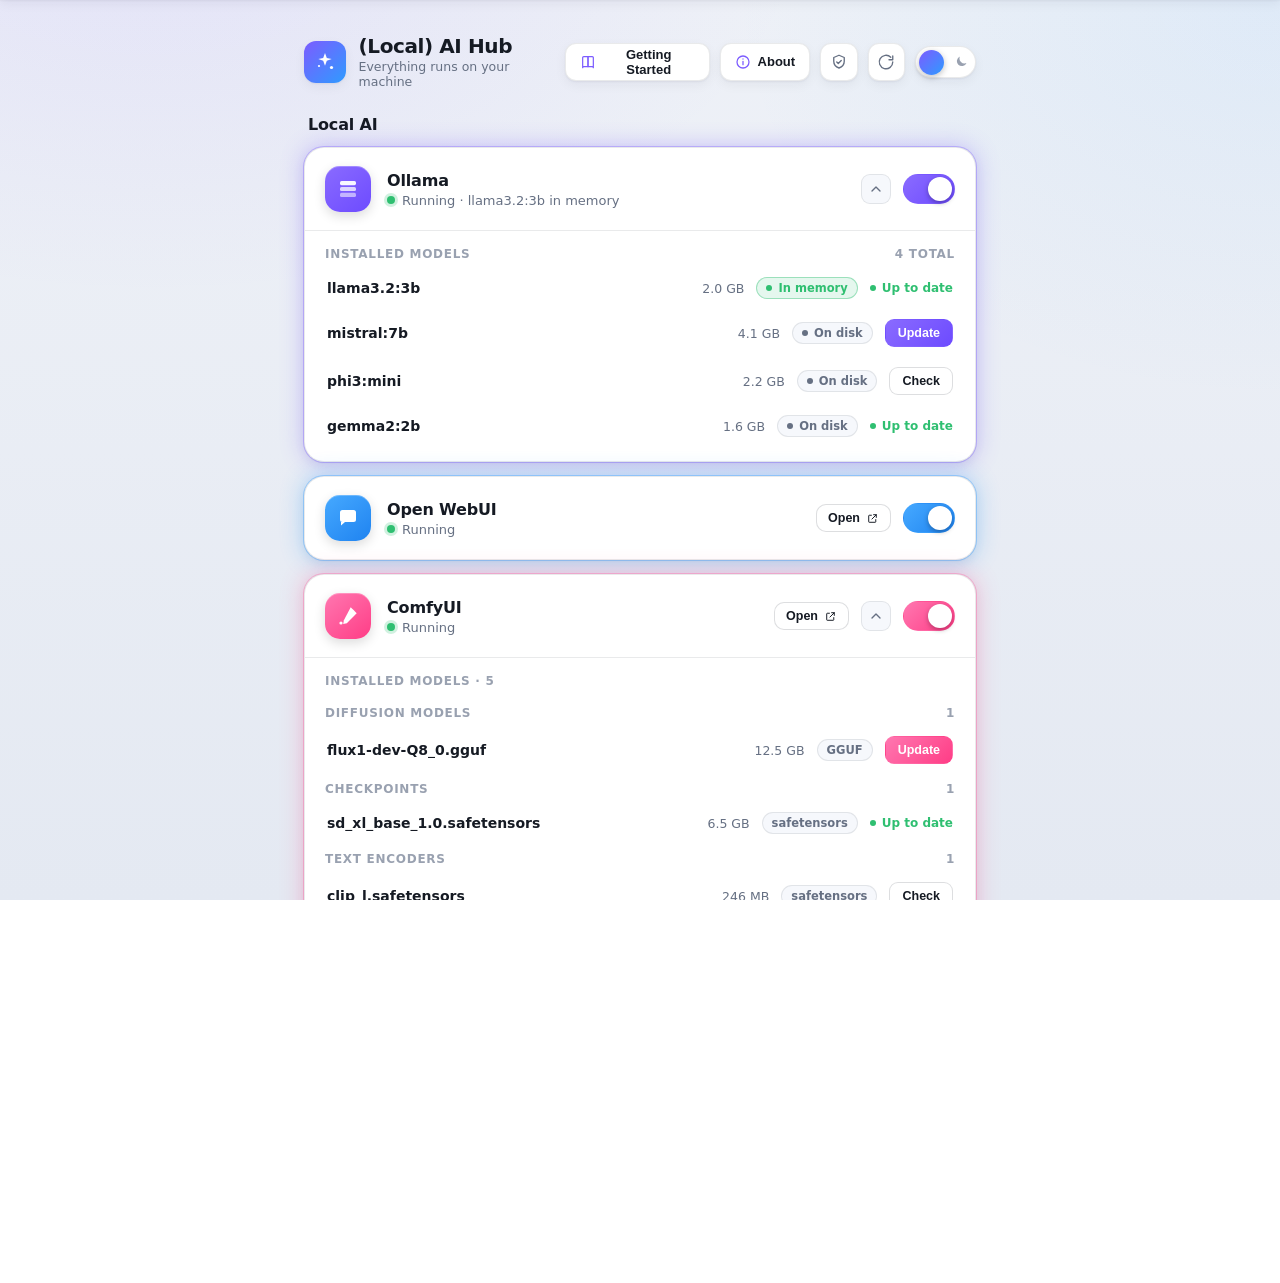
==== commit 0c486861: "Rename the app to (Local) AI Hub Display name only. The application ID io.github.kamsiob.LocalAIHub," ====
--- a/web/index.html
+++ b/web/index.html
@@ -3,7 +3,7 @@
 <head>
   <meta charset="utf-8" />
   <meta name="viewport" content="width=device-width, initial-scale=1" />
-  <title>Local AI Hub</title>
+  <title>(Local) AI Hub</title>
   <link rel="stylesheet" href="styles.css" />
 </head>
 <body>
@@ -12,7 +12,7 @@
       <div class="brand">
         <div class="brand-mark" id="brandMark"></div>
         <div>
-          <div class="brand-title">Local AI Hub</div>
+          <div class="brand-title">(Local) AI Hub</div>
           <div class="brand-sub">Everything runs on your machine</div>
         </div>
       </div>
@@ -40,7 +40,7 @@
 
     <section class="group" id="groupApps" hidden>
       <button class="group-head is-toggle" id="appsHead" aria-expanded="true" aria-controls="apps">
-        <span class="group-title">Local Apps &amp; Services</span>
+        <span class="group-title">Self-Hosted Apps &amp; Services</span>
         <span class="group-right">
           <span class="group-count" id="appsCount"></span>
           <span class="group-chev" id="appsChev"></span>
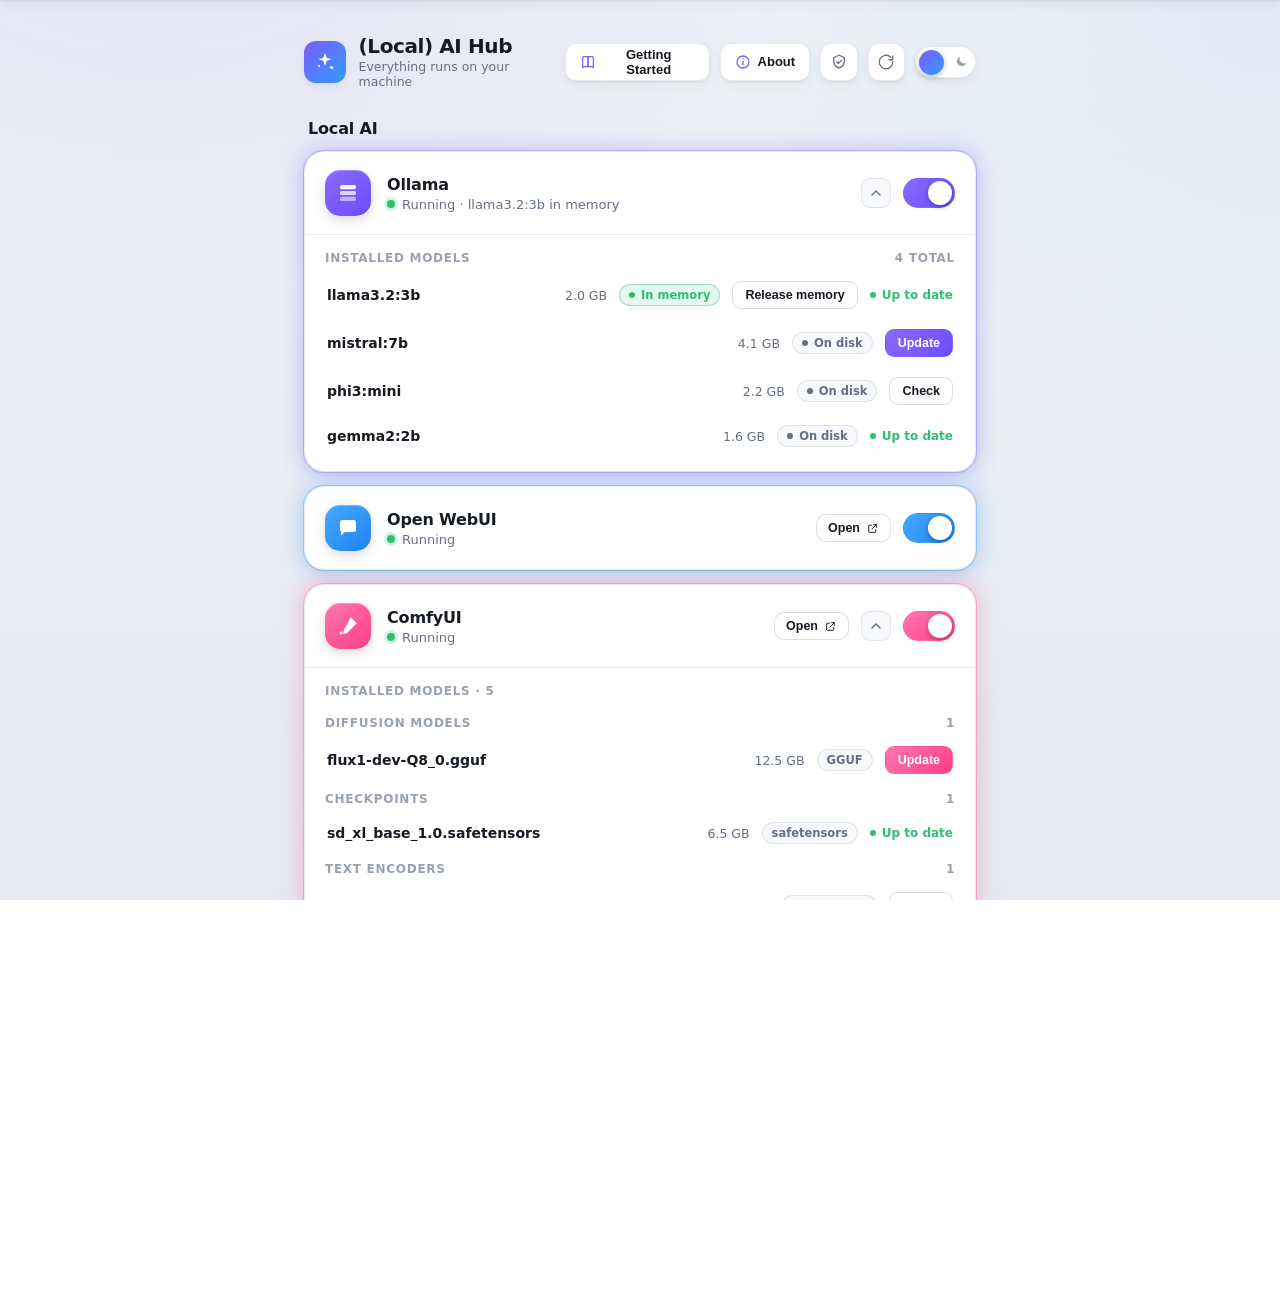
==== commit c539b39e: "Show disk and memory on the main screen, in one line Free space and available memory sit directly un" ====
--- a/web/index.html
+++ b/web/index.html
@@ -28,6 +28,8 @@
         </button>
       </div>
     </header>
+
+    <div class="machine" id="machine" hidden></div>
 
     <section class="group" id="groupAI">
       <div class="group-head">
--- a/web/styles.css
+++ b/web/styles.css
@@ -347,6 +347,27 @@
    any future button with an icon in it is correct by default. */
 .btn-sm svg { width: 14px; height: 14px; flex: none; }
 .btn-sm:has(svg) { display: inline-flex; align-items: center; gap: 7px; }
+
+/* ---------- machine line ----------
+   One quiet line under the header carrying free space and memory. Deliberately
+   not a card and not a panel: this is supporting context, and the service list
+   stays the primary content. It adds a single line rather than a block, so no
+   control moves down the page. Warn color is used only when space is actually
+   low, never as a default state. */
+.machine {
+  display: flex; flex-wrap: wrap; align-items: baseline; gap: 4px 16px;
+  font-size: 12.5px; color: var(--text-faint);
+  padding: 0 4px 18px; margin-top: -14px;
+}
+.machine .m-k { color: var(--text-faint); }
+.machine b { color: var(--text-muted); font-weight: 600; font-variant-numeric: tabular-nums; }
+.machine .m-pending b { color: var(--text-faint); font-weight: 500; }
+.machine .m-low b { color: var(--warn); }
+.machine .m-item { white-space: nowrap; }
+
+/* a size on a group header, next to the count it already shows */
+.group-size { color: var(--text-faint); font-variant-numeric: tabular-nums; }
+.group-size.pending { opacity: .6; }
 
 /* ---------- the two groups ----------
    Separation is spacing and a plain strong header, not rules or tinted panels.
@@ -454,7 +475,7 @@
 
 .layer-body { border-top: 1px solid var(--border); padding: 12px 14px 14px; }
 
-/* "Runs on Ollama — running": the dependency stated on the layer itself, so a
+/* "Runs on Ollama · running": the dependency stated on the layer itself, so a
    stopped engine explains a useless harness in place rather than two cards
    away. Reuses the card's own status dot vocabulary. */
 .layer-dep { display: flex; align-items: center; gap: 9px; font-size: 13px;
